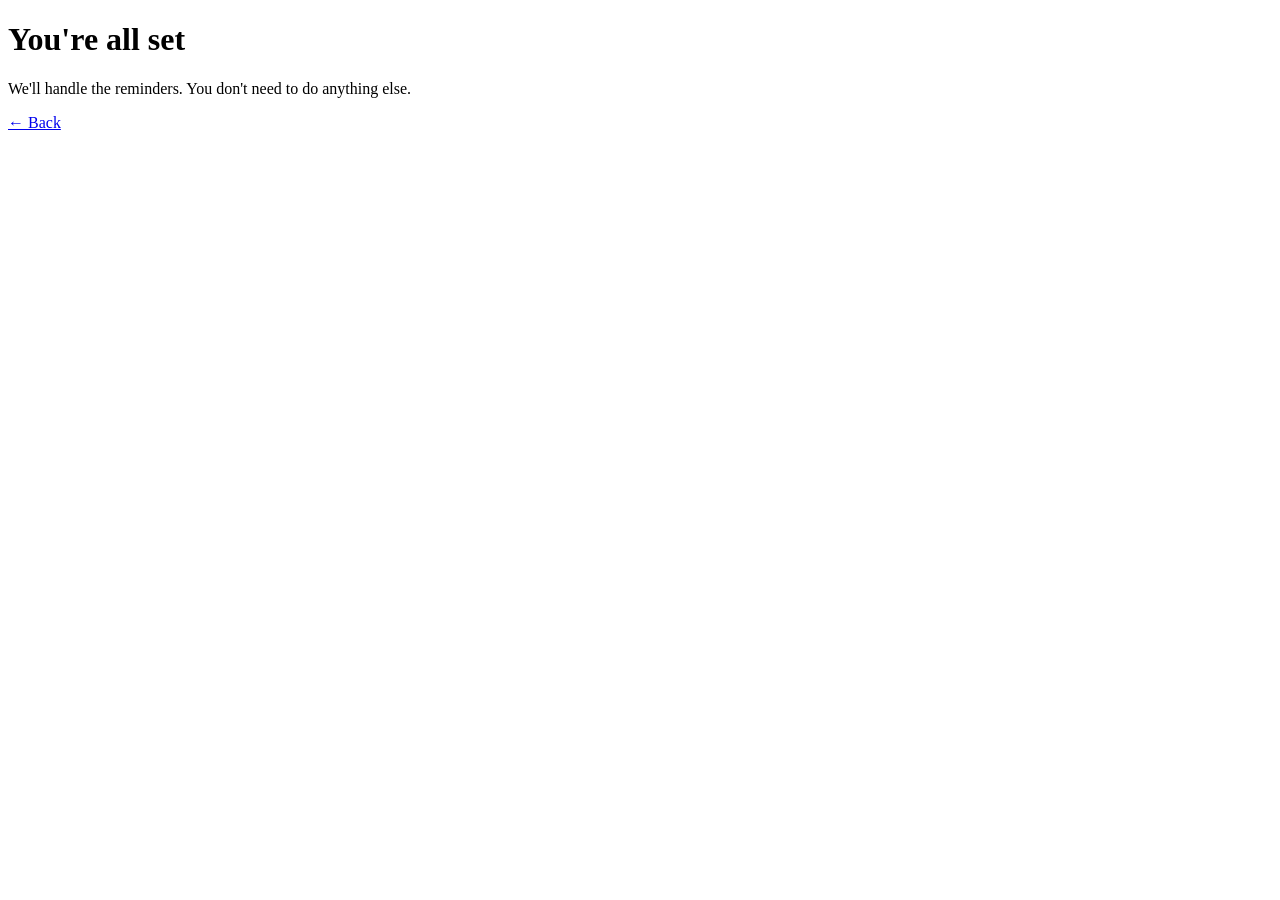
==== confirm.html @ b985e70b "add style.css add style.css" ====
<!DOCTYPE html>
<html>
<head>
<meta charset="utf-8">
<meta name="viewport" content="width=device-width, initial-scale=1">
 <link rel="preconnect" href="https://fonts.googleapis.com">
<link rel="preconnect" href="https://fonts.gstatic.com" crossorigin>
<link href="https://fonts.googleapis.com/css2?family=Fraunces:opsz,wght@9..144,400;9..144,500&family=Inter:wght@400;500&display=swap" rel="stylesheet">
  <link rel="stylesheet" href="css/style.css">
  <title>You're all set</title>
</head>
<body>
  <main class="card">
    <h1>You're all set</h1>
    <p>We'll handle the reminders. You don't need to do anything else.</p>
    <a class="link" href="index.html">← Back</a>
  </main>
</body>
</html>
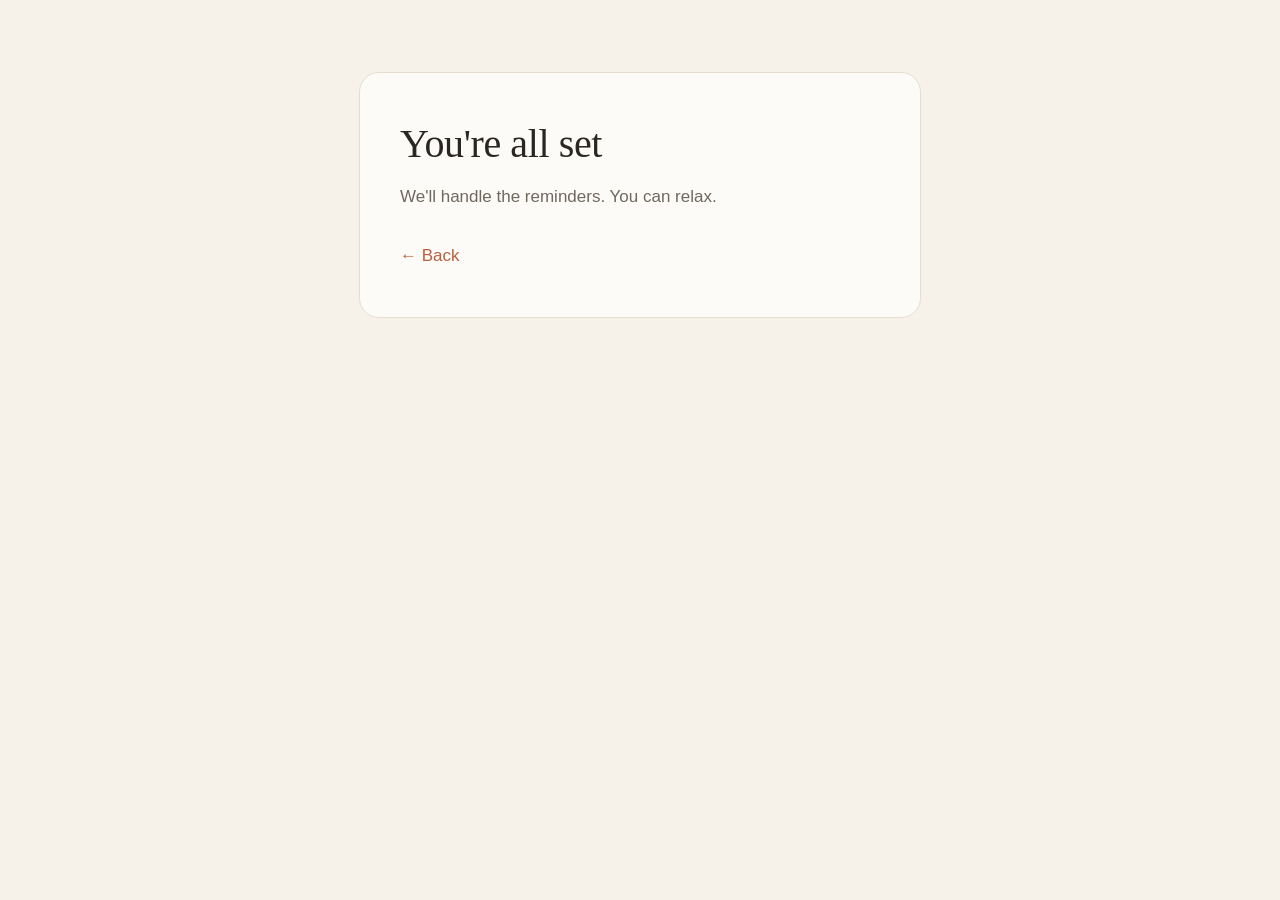
==== commit 9547a10f: "Update confirm.html" ====
--- a/confirm.html
+++ b/confirm.html
@@ -12,7 +12,7 @@
 <body>
   <main class="card">
     <h1>You're all set</h1>
-    <p>We'll handle the reminders. You don't need to do anything else.</p>
+    <p>We'll handle the reminders. You can relax.</p>
     <a class="link" href="index.html">← Back</a>
   </main>
 </body>
--- a/css/style.css
+++ b/css/style.css
@@ -0,0 +1,135 @@
+/* Colors: change these to restyle the whole prototype */
+:root {
+  --background: #f6f1e9;   /* warm cream page */
+  --surface: #fdfbf7;      /* soft off-white card */
+  --text: #2a2723;         /* warm near-black */
+  --text-soft: #6f685e;    /* muted brown-grey */
+  --accent: #b8603e;       /* terracotta */
+  --accent-dark: #9a4e31;  /* terracotta on hover */
+  --border: #e6ddd0;       /* gentle outline */
+}
+
+body {
+  margin: 0;
+  padding: 72px 20px;
+  background: var(--background);
+  color: var(--text);
+  font-family: "Inter", Helvetica, Arial, sans-serif;
+  font-size: 17px;
+  line-height: 1.6;
+}
+
+.card {
+  max-width: 480px;
+  margin: 0 auto;
+  background: var(--surface);
+  border: 1px solid var(--border);
+  border-radius: 20px;
+  padding: 48px 40px;
+}
+
+h1 {
+  font-family: "Fraunces", Georgia, serif;
+  font-weight: 400;
+  font-size: 40px;
+  line-height: 1.15;
+  letter-spacing: -0.01em;
+  margin: 0 0 16px;
+}
+
+p {
+  color: var(--text-soft);
+  margin: 0 0 32px;
+}
+
+.button {
+  display: inline-block;
+  background: var(--accent);
+  color: #fffaf5;
+  padding: 14px 24px;
+  border-radius: 999px;
+  text-decoration: none;
+  font-weight: 500;
+  transition: background 0.2s ease, transform 0.2s ease;
+}
+
+.button:hover {
+  background: var(--accent-dark);
+  transform: translateY(-1px);
+}
+
+.button:focus-visible,
+.link:focus-visible {
+  outline: 2px solid var(--accent);
+  outline-offset: 3px;
+}
+
+.link {
+  color: var(--accent);
+  text-decoration: none;
+  font-weight: 500;
+}
+
+.link:hover {
+  text-decoration: underline;
+}
+
+/* Smaller screens: tighten the spacing */
+@media (max-width: 480px) {
+  body { padding: 40px 16px; }
+  .card { padding: 32px 24px; }
+  h1 { font-size: 32px; }
+}
+/* Intro screen */
+.intro {
+  position: fixed;
+  inset: 0;
+  display: flex;
+  flex-direction: column;
+  align-items: center;
+  justify-content: center;
+  gap: 16px;
+  background: var(--background);
+  z-index: 10;
+  animation: intro-fade 0.6s ease 2.4s forwards;
+}
+
+.ring {
+  fill: none;
+  stroke: var(--accent);
+  stroke-width: 4;
+  stroke-dasharray: 190;
+  stroke-dashoffset: 190;
+  animation: draw 1.2s ease forwards;
+}
+
+.ring-two {
+  animation-delay: 0.4s;
+}
+
+.intro-name {
+  font-family: "Fraunces", Georgia, serif;
+  font-size: 28px;
+  color: var(--text);
+  margin: 0;
+  opacity: 0;
+  animation: rise 0.8s ease 1.2s forwards;
+}
+
+@keyframes draw {
+  to { stroke-dashoffset: 0; }
+}
+
+@keyframes rise {
+  from { opacity: 0; transform: translateY(8px); }
+  to   { opacity: 1; transform: none; }
+}
+
+@keyframes intro-fade {
+  to { opacity: 0; visibility: hidden; }
+}
+
+/* Skip the intro for people who turn off animations */
+@media (prefers-reduced-motion: reduce) {
+  .intro { display: none; }
+}
